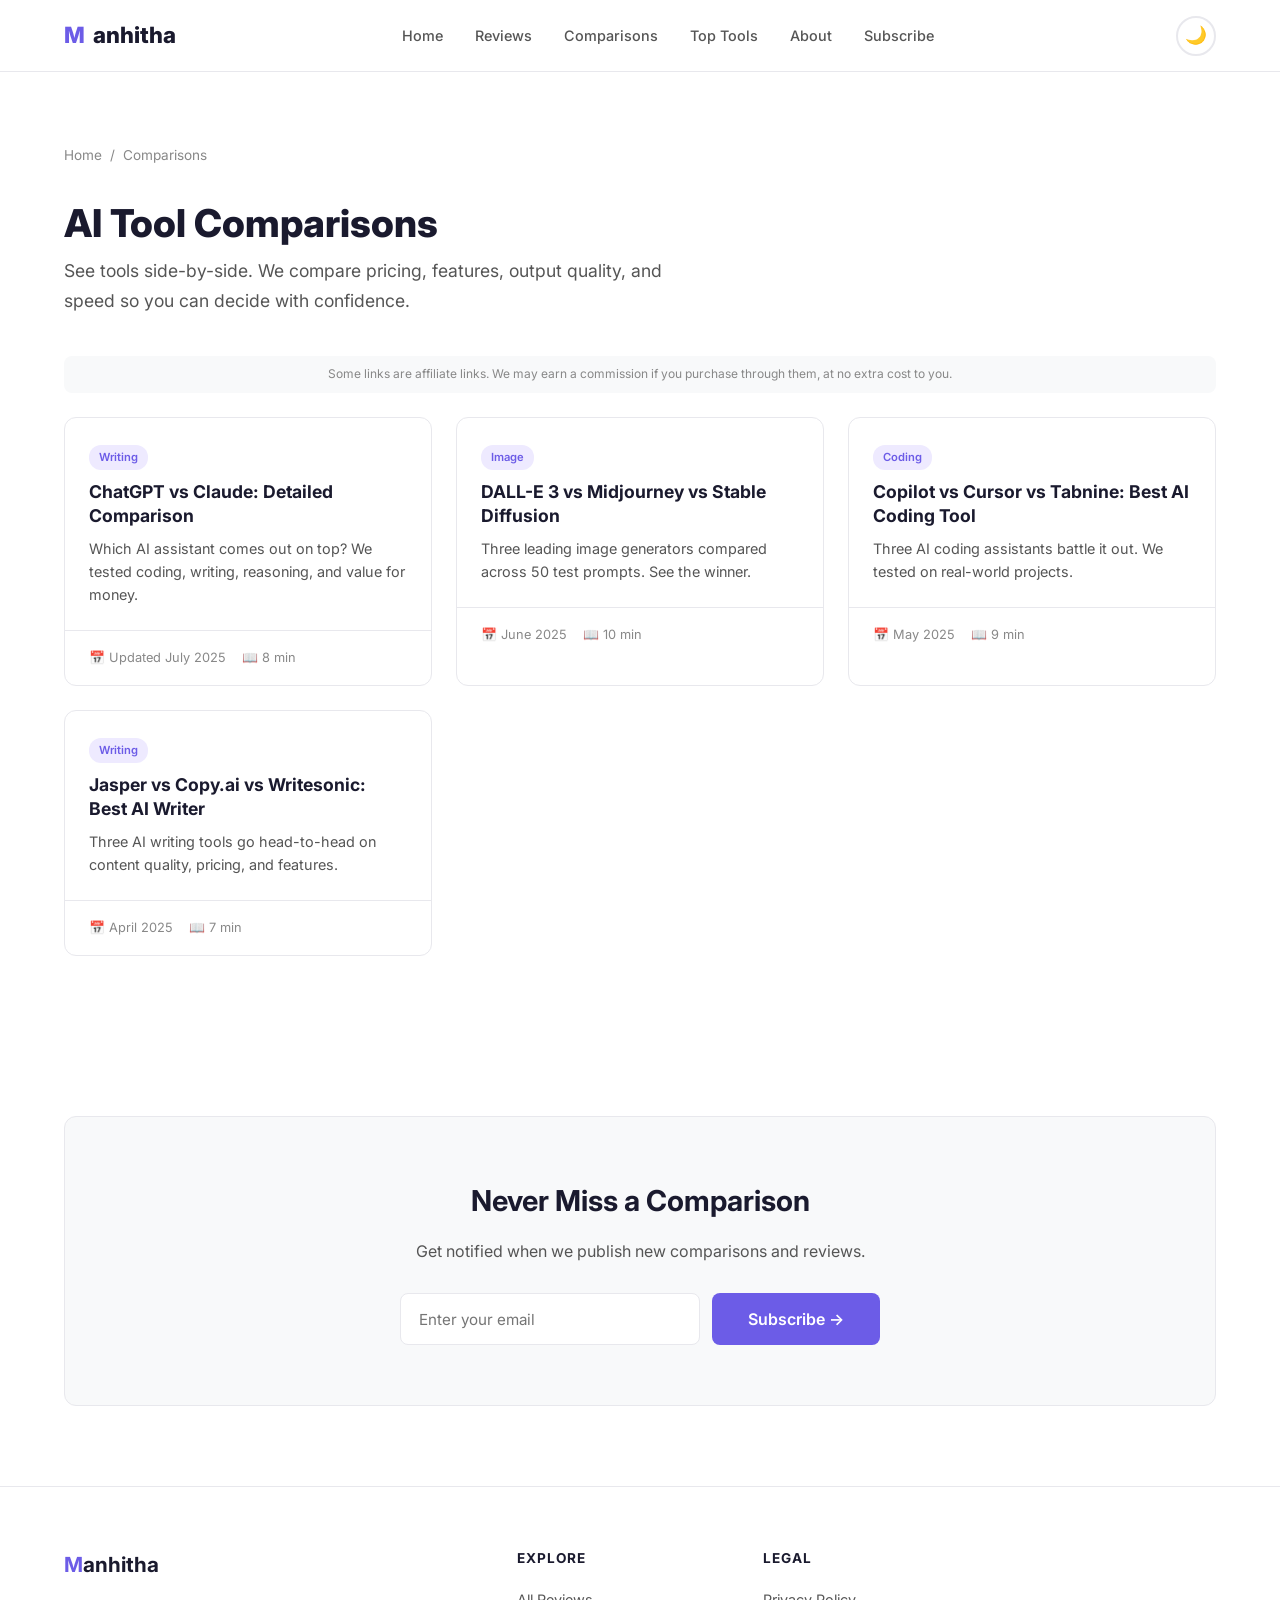
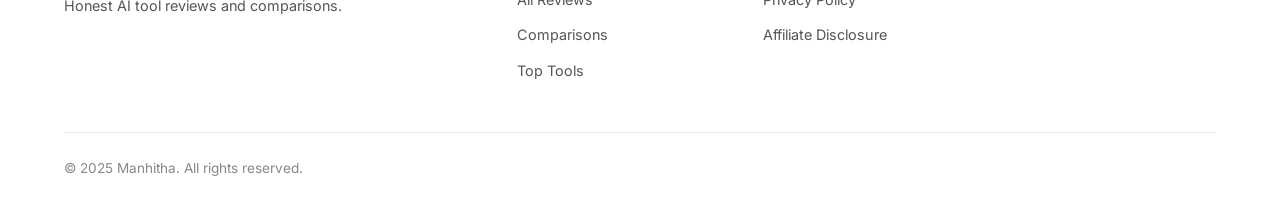
==== compare/index.html @ b9bdb8f5 "Initial commit: AI Tools & Reviews website" ====
<!DOCTYPE html>
<html lang="en">
<head>
  <meta charset="UTF-8">
  <meta name="viewport" content="width=device-width, initial-scale=1.0">
  <title>AI Tool Comparisons — Manhitha</title>
  <meta name="description" content="Side-by-side AI tool comparisons. See which tool wins on price, features, quality, and speed before you buy.">
  <link rel="canonical" href="https://www.manhitha.co.in/compare/">
  <link href="https://fonts.googleapis.com/css2?family=Inter:wght@400;500;600;700;800&display=swap" rel="stylesheet">
  <link rel="stylesheet" href="/css/style.css">
</head>
<body>

<nav>
  <div class="nav-inner">
    <a href="/" class="nav-logo"><span>M</span>anhitha</a>
    <ul class="nav-links" id="nav-links">
      <li><a href="/">Home</a></li>
      <li><a href="/reviews/">Reviews</a></li>
      <li><a href="/compare/">Comparisons</a></li>
      <li><a href="/resources.html">Top Tools</a></li>
      <li><a href="/about.html">About</a></li>
      <li><a href="/#newsletter">Subscribe</a></li>
    </ul>
    <div style="display:flex;align-items:center">
      <button class="theme-toggle" id="theme-toggle" aria-label="Toggle theme"></button>
      <button class="menu-toggle" id="menu-toggle" aria-label="Menu"><span></span><span></span><span></span></button>
    </div>
  </div>
</nav>

<div class="page-header">
  <div class="container">
    <div class="breadcrumbs">
      <a href="/">Home</a>
      <span>/</span>
      <span>Comparisons</span>
    </div>
    <h1>AI Tool Comparisons</h1>
    <p>See tools side-by-side. We compare pricing, features, output quality, and speed so you can decide with confidence.</p>
  </div>
</div>

<section style="padding-top:0">
  <div class="container">
    <div class="aff-disclosure">
      Some links are affiliate links. We may earn a commission if you purchase through them, at no extra cost to you.
    </div>

    <div class="articles-grid">
      <article class="article-card">
        <div class="article-body">
          <span class="tag">Writing</span>
          <h3><a href="/compare/chatgpt-vs-claude.html">ChatGPT vs Claude: Detailed Comparison</a></h3>
          <p>Which AI assistant comes out on top? We tested coding, writing, reasoning, and value for money.</p>
        </div>
        <div class="meta"><span>📅 Updated July 2025</span><span>📖 8 min</span></div>
      </article>

      <article class="article-card">
        <div class="article-body">
          <span class="tag">Image</span>
          <h3><a href="/compare/dall-e-3-vs-midjourney.html">DALL-E 3 vs Midjourney vs Stable Diffusion</a></h3>
          <p>Three leading image generators compared across 50 test prompts. See the winner.</p>
        </div>
        <div class="meta"><span>📅 June 2025</span><span>📖 10 min</span></div>
      </article>

      <article class="article-card">
        <div class="article-body">
          <span class="tag">Coding</span>
          <h3><a href="/compare/copilot-vs-cursor-vs-tabnine.html">Copilot vs Cursor vs Tabnine: Best AI Coding Tool</a></h3>
          <p>Three AI coding assistants battle it out. We tested on real-world projects.</p>
        </div>
        <div class="meta"><span>📅 May 2025</span><span>📖 9 min</span></div>
      </article>

      <article class="article-card">
        <div class="article-body">
          <span class="tag">Writing</span>
          <h3><a href="/compare/jasper-vs-copy-ai-vs-writesonic.html">Jasper vs Copy.ai vs Writesonic: Best AI Writer</a></h3>
          <p>Three AI writing tools go head-to-head on content quality, pricing, and features.</p>
        </div>
        <div class="meta"><span>📅 April 2025</span><span>📖 7 min</span></div>
      </article>
    </div>
  </div>
</section>

<div class="container">
  <div class="newsletter">
    <h2>Never Miss a Comparison</h2>
    <p>Get notified when we publish new comparisons and reviews.</p>
    <form class="newsletter-form">
      <input type="email" placeholder="Enter your email" required>
      <button type="submit" class="btn btn-primary btn-lg">Subscribe →</button>
    </form>
  </div>
</div>

<footer>
  <div class="container">
    <div class="footer-grid">
      <div class="footer-brand">
        <h3><span style="color:var(--accent)">M</span>anhitha</h3>
        <p>Honest AI tool reviews and comparisons.</p>
      </div>
      <div class="footer-col">
        <h4>Explore</h4>
        <ul>
          <li><a href="/reviews/">All Reviews</a></li>
          <li><a href="/compare/">Comparisons</a></li>
          <li><a href="/resources.html">Top Tools</a></li>
        </ul>
      </div>
      <div class="footer-col">
        <h4>Legal</h4>
        <ul>
          <li><a href="/privacy.html">Privacy Policy</a></li>
          <li><a href="/about.html#affiliate">Affiliate Disclosure</a></li>
        </ul>
      </div>
    </div>
    <div class="footer-bottom">
      <span>&copy; 2025 Manhitha. All rights reserved.</span>
    </div>
  </div>
</footer>

<script src="/js/main.js"></script>
</body>
</html>
---- css/style.css ----
:root {
  --bg: #ffffff;
  --bg-secondary: #f8f9fa;
  --bg-card: #ffffff;
  --text: #1a1a2e;
  --text-secondary: #555;
  --text-muted: #888;
  --accent: #6c5ce7;
  --accent-hover: #5a4bd1;
  --accent-light: #eeeaff;
  --border: #e8e8ed;
  --shadow: 0 2px 16px rgba(0,0,0,0.06);
  --shadow-hover: 0 8px 30px rgba(0,0,0,0.1);
  --radius: 12px;
  --radius-sm: 8px;
  --transition: 0.3s cubic-bezier(0.4, 0, 0.2, 1);
  --font: 'Inter', -apple-system, BlinkMacSystemFont, 'Segoe UI', sans-serif;
  --mono: 'JetBrains Mono', 'Fira Code', monospace;
  --max-width: 1200px;
  --nav-height: 72px;
}

[data-theme="dark"] {
  --bg: #0f0f1a;
  --bg-secondary: #1a1a2e;
  --bg-card: #1a1a2e;
  --text: #e8e8ed;
  --text-secondary: #aaa;
  --text-muted: #666;
  --accent: #7c6cf0;
  --accent-hover: #8d7ff3;
  --accent-light: #1e1a3a;
  --border: #2a2a3e;
  --shadow: 0 2px 16px rgba(0,0,0,0.3);
  --shadow-hover: 0 8px 30px rgba(0,0,0,0.4);
}

*, *::before, *::after { box-sizing: border-box; margin: 0; padding: 0; }

html { scroll-behavior: smooth; }

body {
  font-family: var(--font);
  background: var(--bg);
  color: var(--text);
  line-height: 1.7;
  -webkit-font-smoothing: antialiased;
  transition: background var(--transition), color var(--transition);
}

a { color: var(--accent); text-decoration: none; transition: color var(--transition); }
a:hover { color: var(--accent-hover); }

img { max-width: 100%; height: auto; }
.container { max-width: var(--max-width); margin: 0 auto; padding: 0 24px; }

/* Nav */
nav {
  position: fixed; top: 0; left: 0; right: 0;
  height: var(--nav-height);
  background: rgba(255,255,255,0.85);
  backdrop-filter: blur(12px);
  -webkit-backdrop-filter: blur(12px);
  border-bottom: 1px solid var(--border);
  z-index: 1000;
  transition: background var(--transition), border-color var(--transition);
}
[data-theme="dark"] nav {
  background: rgba(15,15,26,0.85);
}
.nav-inner {
  max-width: var(--max-width); margin: 0 auto; padding: 0 24px;
  display: flex; align-items: center; justify-content: space-between;
  height: 100%;
}
.nav-logo {
  font-size: 1.4rem; font-weight: 800; color: var(--text);
  display: flex; align-items: center; gap: 8px;
}
.nav-logo span { color: var(--accent); }
.nav-links { display: flex; align-items: center; gap: 32px; list-style: none; }
.nav-links a {
  color: var(--text-secondary); font-size: 0.9rem; font-weight: 500;
  transition: color var(--transition); position: relative;
}
.nav-links a::after {
  content: ''; position: absolute; bottom: -4px; left: 0; right: 0;
  height: 2px; background: var(--accent); transform: scaleX(0);
  transition: transform var(--transition);
}
.nav-links a:hover { color: var(--text); }
.nav-links a:hover::after { transform: scaleX(1); }

.theme-toggle {
  background: none; border: 2px solid var(--border); border-radius: 50%;
  width: 40px; height: 40px; cursor: pointer;
  display: flex; align-items: center; justify-content: center;
  font-size: 1.1rem; transition: all var(--transition);
  color: var(--text); margin-left: 16px;
}
.theme-toggle:hover { border-color: var(--accent); }

.menu-toggle { display: none; background: none; border: none; cursor: pointer; padding: 8px; }
.menu-toggle span {
  display: block; width: 24px; height: 2px; background: var(--text);
  margin: 5px 0; transition: var(--transition); border-radius: 2px;
}

/* Buttons */
.btn {
  display: inline-flex; align-items: center; gap: 8px;
  padding: 12px 28px; border-radius: var(--radius-sm);
  font-weight: 600; font-size: 0.9rem; cursor: pointer;
  transition: all var(--transition); border: none; font-family: var(--font);
}
.btn-primary { background: var(--accent); color: #fff; }
.btn-primary:hover { background: var(--accent-hover); transform: translateY(-1px); box-shadow: 0 4px 20px rgba(108,92,231,0.3); }
.btn-secondary { background: var(--bg-secondary); color: var(--text); border: 1px solid var(--border); }
.btn-secondary:hover { border-color: var(--accent); color: var(--accent); }
.btn-outline { background: transparent; color: var(--accent); border: 2px solid var(--accent); }
.btn-outline:hover { background: var(--accent); color: #fff; }
.btn-lg { padding: 16px 36px; font-size: 1rem; }

/* Hero */
.hero {
  padding: 140px 0 80px; text-align: center;
  background: linear-gradient(135deg, var(--bg) 0%, var(--accent-light) 100%);
  position: relative; overflow: hidden;
}
.hero::before {
  content: ''; position: absolute; top: -50%; right: -20%;
  width: 600px; height: 600px; border-radius: 50%;
  background: radial-gradient(circle, rgba(108,92,231,0.08) 0%, transparent 70%);
  pointer-events: none;
}
.hero h1 {
  font-size: 3.2rem; font-weight: 800; line-height: 1.15; margin-bottom: 20px;
  background: linear-gradient(135deg, var(--text), var(--accent));
  -webkit-background-clip: text; -webkit-text-fill-color: transparent;
  background-clip: text;
}
.hero p {
  font-size: 1.2rem; color: var(--text-secondary); max-width: 640px;
  margin: 0 auto 36px; line-height: 1.6;
}
.hero-btns { display: flex; gap: 16px; justify-content: center; flex-wrap: wrap; }

/* Sections */
section { padding: 80px 0; }
.section-label {
  display: inline-block; font-size: 0.8rem; font-weight: 700; text-transform: uppercase;
  letter-spacing: 1.5px; color: var(--accent); margin-bottom: 8px;
}
.section-title {
  font-size: 2rem; font-weight: 800; margin-bottom: 12px;
}
.section-desc {
  color: var(--text-secondary); font-size: 1.05rem; max-width: 600px; margin-bottom: 48px;
}

/* Tool Cards */
.tools-grid {
  display: grid; grid-template-columns: repeat(auto-fill, minmax(340px, 1fr));
  gap: 24px;
}
.tool-card {
  background: var(--bg-card); border-radius: var(--radius);
  border: 1px solid var(--border); padding: 28px;
  transition: all var(--transition);
  position: relative; overflow: hidden;
}
.tool-card:hover {
  transform: translateY(-4px); box-shadow: var(--shadow-hover);
  border-color: var(--accent);
}
.tool-card .badge {
  display: inline-block; padding: 4px 12px; border-radius: 20px;
  font-size: 0.75rem; font-weight: 600; margin-bottom: 12px;
}
.badge-free { background: #d4edda; color: #155724; }
.badge-paid { background: #cce5ff; color: #004085; }
.badge-freemium { background: #fff3cd; color: #856404; }
[data-theme="dark"] .badge-free { background: #1e3a2a; color: #7cda9a; }
[data-theme="dark"] .badge-paid { background: #1e2a4a; color: #7cacf0; }
[data-theme="dark"] .badge-freemium { background: #3a2a1e; color: #daac7c; }

.tool-card h3 { font-size: 1.2rem; margin-bottom: 8px; }
.tool-card .rating { color: #f59e0b; margin-bottom: 8px; font-size: 0.9rem; }
.tool-card p { color: var(--text-secondary); font-size: 0.9rem; margin-bottom: 16px; line-height: 1.6; }
.tool-card .tool-meta {
  display: flex; justify-content: space-between; align-items: center;
  padding-top: 16px; border-top: 1px solid var(--border);
}
.tool-card .tool-meta span { font-size: 0.8rem; color: var(--text-muted); }
.tool-card .affiliate-badge {
  position: absolute; top: 12px; right: 12px;
  font-size: 0.65rem; background: var(--accent-light); color: var(--accent);
  padding: 3px 10px; border-radius: 12px; font-weight: 600;
}

/* Affiliate Disclosure */
.aff-disclosure {
  font-size: 0.75rem; color: var(--text-muted);
  background: var(--bg-secondary); padding: 8px 16px;
  border-radius: var(--radius-sm); margin-bottom: 24px;
  text-align: center;
}

/* Newsletter */
.newsletter {
  background: var(--bg-secondary); border-radius: var(--radius);
  padding: 60px; text-align: center; border: 1px solid var(--border);
  margin: 80px 0;
}
.newsletter h2 { font-size: 1.8rem; margin-bottom: 12px; }
.newsletter p { color: var(--text-secondary); margin-bottom: 28px; max-width: 480px; margin-left: auto; margin-right: auto; }
.newsletter-form {
  display: flex; gap: 12px; max-width: 480px; margin: 0 auto;
}
.newsletter-form input {
  flex: 1; padding: 14px 18px; border-radius: var(--radius-sm);
  border: 1px solid var(--border); background: var(--bg);
  color: var(--text); font-size: 0.95rem; font-family: var(--font);
  transition: border-color var(--transition);
}
.newsletter-form input:focus { outline: none; border-color: var(--accent); }

/* Categories */
.categories-grid {
  display: grid; grid-template-columns: repeat(auto-fill, minmax(180px, 1fr));
  gap: 16px;
}
.category-card {
  background: var(--bg-card); border: 1px solid var(--border);
  border-radius: var(--radius); padding: 24px; text-align: center;
  transition: all var(--transition); cursor: pointer;
}
.category-card:hover {
  transform: translateY(-2px); box-shadow: var(--shadow-hover);
  border-color: var(--accent);
}
.category-card .icon { font-size: 2rem; margin-bottom: 8px; display: block; }
.category-card h4 { font-size: 0.95rem; }
.category-card span { font-size: 0.8rem; color: var(--text-muted); }

/* Stats/Trust */
.stats-grid {
  display: grid; grid-template-columns: repeat(3, 1fr); gap: 24px;
  text-align: center; margin: 60px 0;
}
.stat-item h3 { font-size: 2.4rem; font-weight: 800; color: var(--accent); }
.stat-item p { color: var(--text-secondary); font-size: 0.9rem; }

/* Testimonials */
.testimonials { background: var(--bg-secondary); border-radius: var(--radius); padding: 48px; }
.testimonial-grid {
  display: grid; grid-template-columns: repeat(auto-fill, minmax(300px, 1fr)); gap: 24px;
}
.testimonial-card {
  background: var(--bg-card); border-radius: var(--radius-sm); padding: 24px;
  border: 1px solid var(--border);
}
.testimonial-card p { font-size: 0.9rem; color: var(--text-secondary); margin-bottom: 16px; font-style: italic; }
.testimonial-card .author { font-weight: 600; font-size: 0.85rem; }
.testimonial-card .author span { color: var(--text-muted); font-weight: 400; }

/* Blog/Articles */
.articles-grid {
  display: grid; grid-template-columns: repeat(auto-fill, minmax(320px, 1fr)); gap: 24px;
}
.article-card {
  background: var(--bg-card); border: 1px solid var(--border);
  border-radius: var(--radius); overflow: hidden;
  transition: all var(--transition);
}
.article-card:hover { transform: translateY(-4px); box-shadow: var(--shadow-hover); }
.article-card .article-body { padding: 24px; }
.article-card .tag {
  display: inline-block; padding: 3px 10px; border-radius: 12px;
  font-size: 0.7rem; font-weight: 600; background: var(--accent-light); color: var(--accent);
  margin-bottom: 10px;
}
.article-card h3 { font-size: 1.1rem; margin-bottom: 8px; line-height: 1.4; }
.article-card h3 a { color: var(--text); }
.article-card h3 a:hover { color: var(--accent); }
.article-card p { color: var(--text-secondary); font-size: 0.9rem; line-height: 1.6; }
.article-card .meta {
  display: flex; gap: 16px; padding: 16px 24px;
  border-top: 1px solid var(--border); font-size: 0.8rem; color: var(--text-muted);
}

/* Footer */
footer {
  border-top: 1px solid var(--border); padding: 60px 0 40px;
  margin-top: 80px;
}
.footer-grid {
  display: grid; grid-template-columns: 2fr 1fr 1fr 1fr; gap: 40px;
}
.footer-brand h3 { font-size: 1.3rem; margin-bottom: 12px; }
.footer-brand p { color: var(--text-secondary); font-size: 0.9rem; max-width: 300px; }
.footer-col h4 { font-size: 0.85rem; text-transform: uppercase; letter-spacing: 1px; margin-bottom: 16px; }
.footer-col ul { list-style: none; }
.footer-col ul li { margin-bottom: 8px; }
.footer-col ul a { color: var(--text-secondary); font-size: 0.9rem; }
.footer-col ul a:hover { color: var(--accent); }
.footer-bottom {
  border-top: 1px solid var(--border); margin-top: 40px; padding-top: 24px;
  display: flex; justify-content: space-between; align-items: center;
  font-size: 0.85rem; color: var(--text-muted);
}
.footer-bottom-links { display: flex; gap: 24px; }

/* Breadcrumbs */
.breadcrumbs {
  display: flex; gap: 8px; align-items: center; font-size: 0.85rem;
  color: var(--text-muted); padding: 24px 0; flex-wrap: wrap;
}
.breadcrumbs a { color: var(--text-muted); }
.breadcrumbs a:hover { color: var(--accent); }

/* Page Header */
.page-header { padding: 120px 0 40px; }
.page-header h1 { font-size: 2.4rem; font-weight: 800; }
.page-header p { color: var(--text-secondary); font-size: 1.1rem; max-width: 600px; }

/* Comparison Table */
.compare-table {
  width: 100%; border-collapse: collapse; margin: 32px 0;
  border-radius: var(--radius); overflow: hidden;
}
.compare-table th, .compare-table td {
  padding: 16px 20px; text-align: left; border-bottom: 1px solid var(--border);
  font-size: 0.9rem;
}
.compare-table th {
  background: var(--bg-secondary); font-weight: 700;
  text-transform: uppercase; font-size: 0.75rem; letter-spacing: 0.5px;
}
.compare-table tr:hover td { background: var(--bg-secondary); }
.compare-table .winner { color: #059669; font-weight: 600; }
.compare-table .loser { color: var(--text-muted); }

/* Review specific */
.review-header {
  padding: 120px 0 40px; text-align: center;
}
.review-header .emoji { font-size: 3rem; margin-bottom: 16px; display: block; }
.review-header h1 { font-size: 2.4rem; }
.rating-stars { color: #f59e0b; font-size: 1.2rem; margin: 12px 0; }
.rating-stars span { color: var(--text-muted); font-size: 0.9rem; }
.pros-cons {
  display: grid; grid-template-columns: 1fr 1fr; gap: 24px; margin: 32px 0;
}
.pros, .cons { padding: 24px; border-radius: var(--radius); }
.pros { background: #ecfdf5; border: 1px solid #a7f3d0; }
.cons { background: #fef2f2; border: 1px solid #fecaca; }
[data-theme="dark"] .pros { background: #0d2818; border-color: #065f46; }
[data-theme="dark"] .cons { background: #280d0d; border-color: #5f0606; }
.pros h4, .cons h4 { margin-bottom: 12px; }
.pros ul, .cons ul { list-style: none; }
.pros li::before { content: '✓ '; color: #059669; font-weight: 700; }
.cons li::before { content: '✗ '; color: #dc2626; font-weight: 700; }
.pros li, .cons li { padding: 4px 0; font-size: 0.9rem; }

/* CTA boxes */
.cta-box {
  background: linear-gradient(135deg, var(--accent), #8b5cf6);
  border-radius: var(--radius); padding: 48px; text-align: center;
  margin: 40px 0; color: #fff;
}
.cta-box h3 { font-size: 1.6rem; margin-bottom: 12px; }
.cta-box p { opacity: 0.9; margin-bottom: 24px; }
.cta-box .btn { background: #fff; color: var(--accent); }
.cta-box .btn:hover { background: #f0f0f0; transform: translateY(-2px); }

/* Content */
.content { max-width: 720px; margin: 0 auto; }
.content h2 { font-size: 1.6rem; margin: 40px 0 16px; }
.content h3 { font-size: 1.2rem; margin: 32px 0 12px; }
.content p { margin-bottom: 16px; color: var(--text-secondary); line-height: 1.8; }
.content ul, .content ol { margin-bottom: 16px; padding-left: 24px; }
.content li { margin-bottom: 8px; color: var(--text-secondary); }
.content blockquote {
  border-left: 4px solid var(--accent); padding: 16px 24px; margin: 24px 0;
  background: var(--bg-secondary); border-radius: 0 var(--radius-sm) var(--radius-sm) 0;
  font-style: italic; color: var(--text-secondary);
}

/* Mobile */
@media (max-width: 768px) {
  .hero h1 { font-size: 2rem; }
  .hero p { font-size: 1rem; }
  .hero { padding: 100px 0 60px; }
  section { padding: 48px 0; }
  .section-title { font-size: 1.5rem; }
  .tools-grid { grid-template-columns: 1fr; }
  .articles-grid { grid-template-columns: 1fr; }
  .stats-grid { grid-template-columns: 1fr; gap: 32px; }
  .newsletter { padding: 36px 24px; }
  .newsletter-form { flex-direction: column; }
  .footer-grid { grid-template-columns: 1fr 1fr; gap: 32px; }
  .footer-bottom { flex-direction: column; gap: 16px; text-align: center; }
  .pros-cons { grid-template-columns: 1fr; }
  .categories-grid { grid-template-columns: repeat(2, 1fr); }
  .testimonial-grid { grid-template-columns: 1fr; }

  .nav-links {
    position: fixed; top: var(--nav-height); left: 0; right: 0;
    background: var(--bg); flex-direction: column; padding: 24px;
    gap: 16px; border-bottom: 1px solid var(--border);
    transform: translateY(-100%); opacity: 0; pointer-events: none;
    transition: all var(--transition);
  }
  .nav-links.open { transform: translateY(0); opacity: 1; pointer-events: all; }
  .menu-toggle { display: block; }
}

@media (max-width: 480px) {
  .hero h1 { font-size: 1.6rem; }
  .container { padding: 0 16px; }
  .footer-grid { grid-template-columns: 1fr; }
  .categories-grid { grid-template-columns: 1fr 1fr; }
}
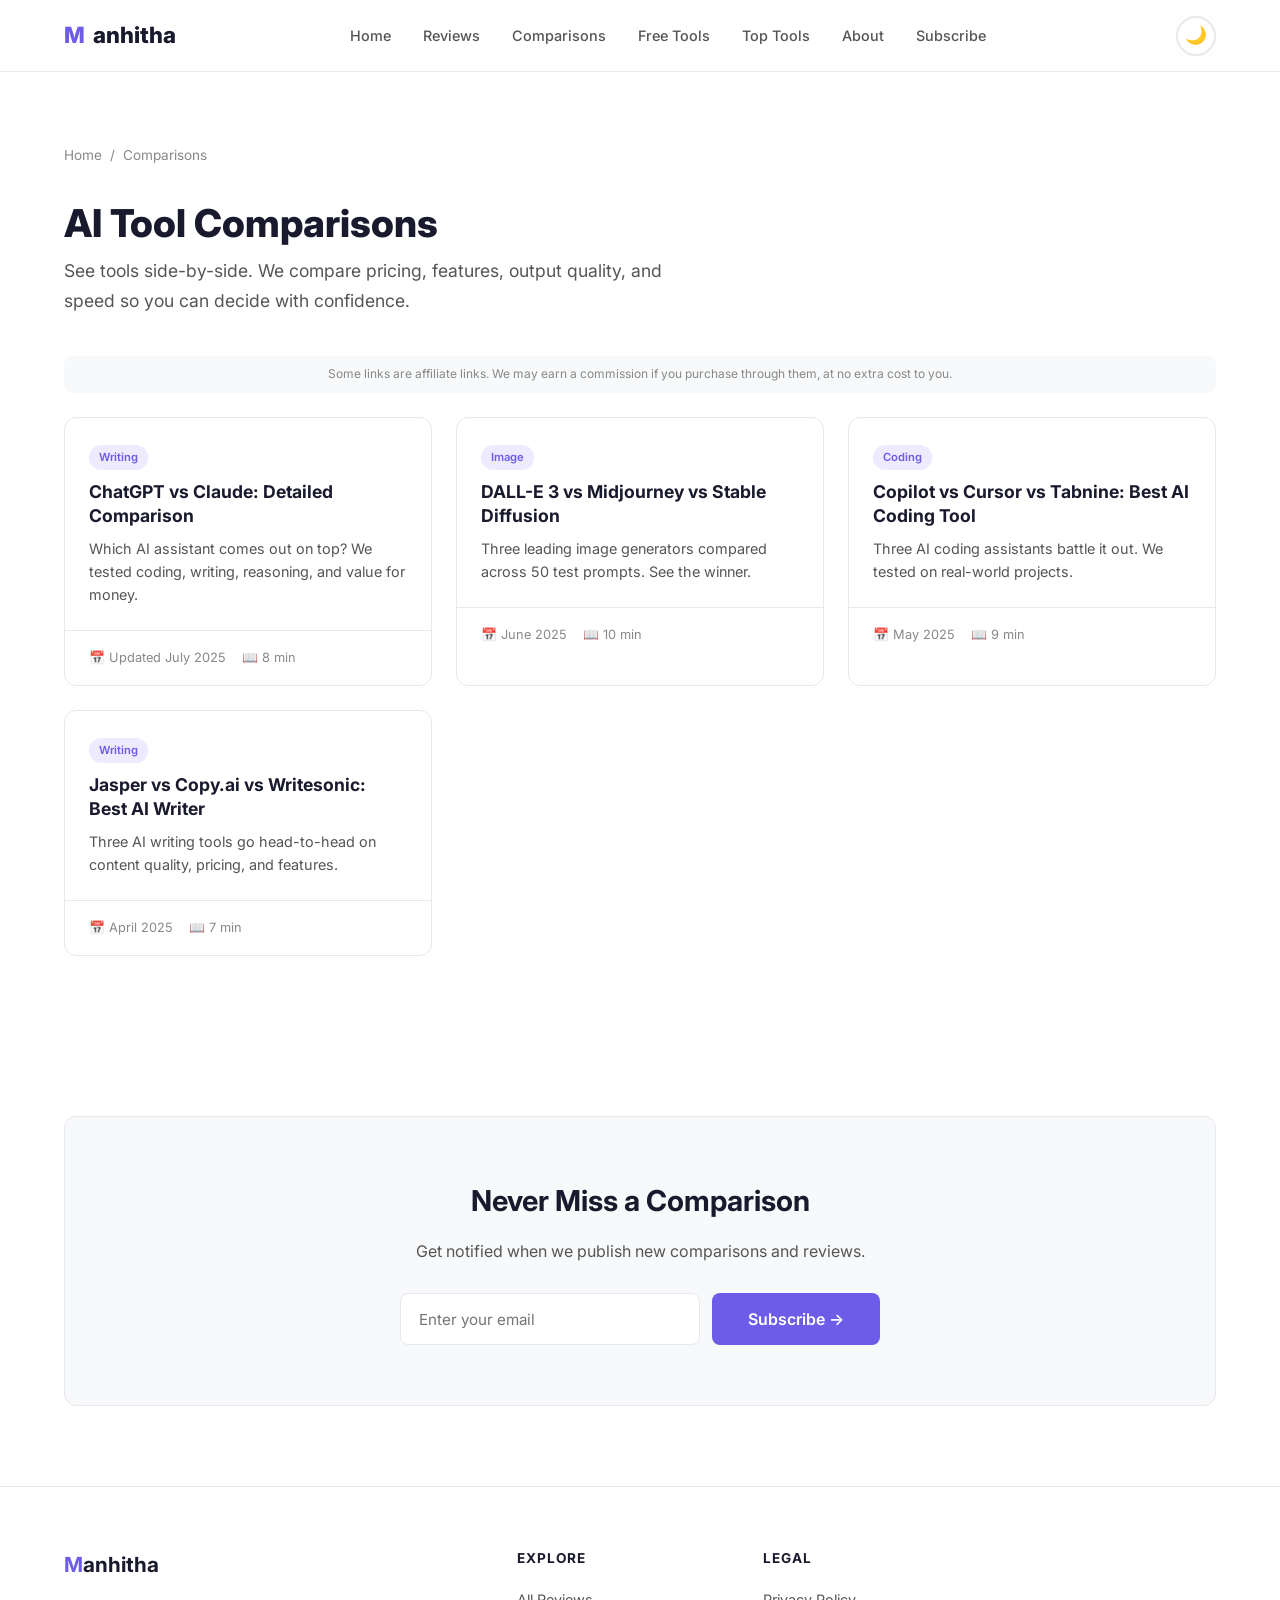
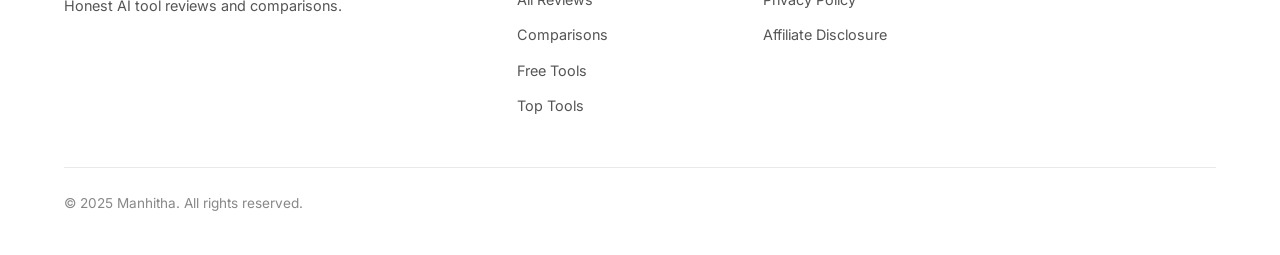
==== commit 8983645f: "Add free tools page + 2 new review articles" ====
--- a/compare/index.html
+++ b/compare/index.html
@@ -18,6 +18,7 @@
       <li><a href="/">Home</a></li>
       <li><a href="/reviews/">Reviews</a></li>
       <li><a href="/compare/">Comparisons</a></li>
+      <li><a href="/free-tools.html">Free Tools</a></li>
       <li><a href="/resources.html">Top Tools</a></li>
       <li><a href="/about.html">About</a></li>
       <li><a href="/#newsletter">Subscribe</a></li>
@@ -110,6 +111,7 @@
         <ul>
           <li><a href="/reviews/">All Reviews</a></li>
           <li><a href="/compare/">Comparisons</a></li>
+          <li><a href="/free-tools.html">Free Tools</a></li>
           <li><a href="/resources.html">Top Tools</a></li>
         </ul>
       </div>
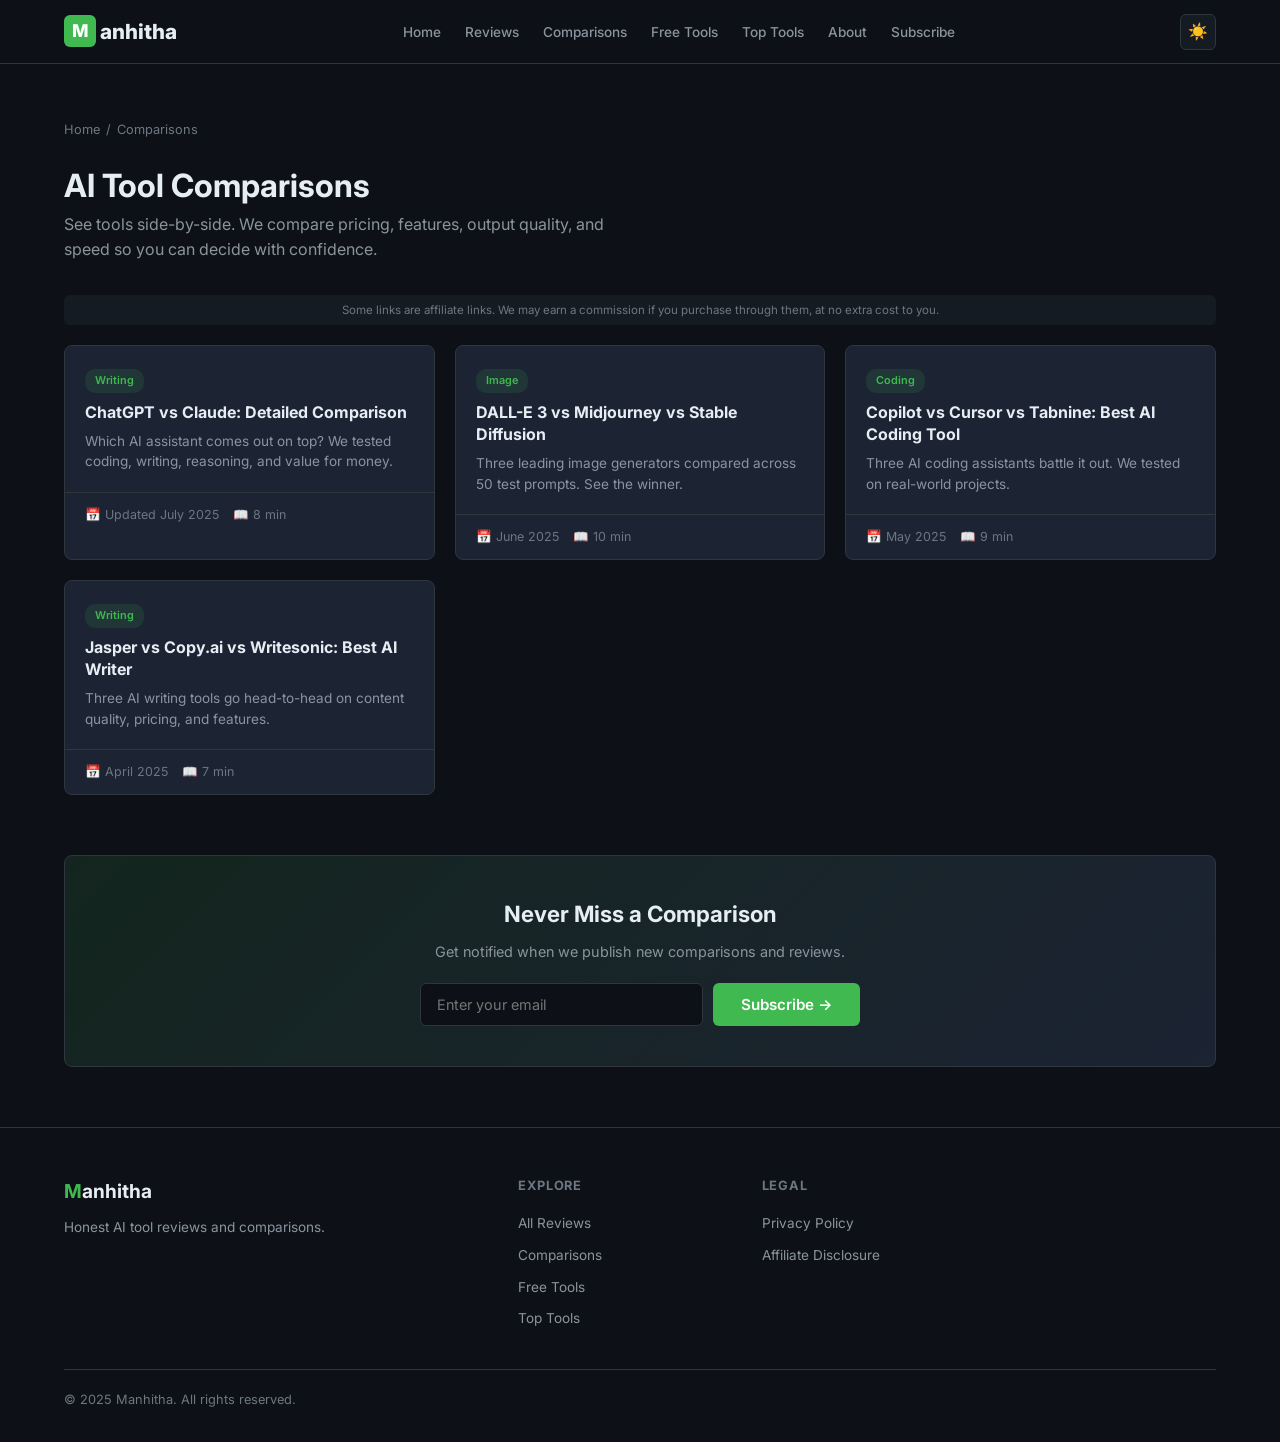
==== commit e06c92c4: "feat: tutorialspoint-inspired redesign with default dark mode - Green accent color (#3fb950) replaci" ====
--- a/compare/index.html
+++ b/compare/index.html
@@ -1,5 +1,5 @@
 <!DOCTYPE html>
-<html lang="en">
+<html lang="en" data-theme="dark">
 <head>
   <meta charset="UTF-8">
   <meta name="viewport" content="width=device-width, initial-scale=1.0">
@@ -8,6 +8,7 @@
   <link rel="canonical" href="https://www.manhitha.co.in/compare/">
   <link href="https://fonts.googleapis.com/css2?family=Inter:wght@400;500;600;700;800&display=swap" rel="stylesheet">
   <link rel="stylesheet" href="/css/style.css">
+  <script async src="https://pagead2.googlesyndication.com/pagead/js/adsbygoogle.js?client=ca-pub-6217999622218588" crossorigin="anonymous"></script>
 </head>
 <body>
 
--- a/css/style.css
+++ b/css/style.css
@@ -1,38 +1,39 @@
 :root {
+  --bg: #0d1117;
+  --bg-secondary: #151b23;
+  --bg-card: #1c2333;
+  --text: #e6edf3;
+  --text-secondary: #8b949e;
+  --text-muted: #6e7681;
+  --accent: #3fb950;
+  --accent-hover: #4cd463;
+  --accent-light: rgba(63, 185, 80, 0.12);
+  --border: #30363d;
+  --shadow: 0 1px 3px rgba(0,0,0,0.3);
+  --shadow-hover: 0 4px 12px rgba(0,0,0,0.4);
+  --radius: 8px;
+  --radius-sm: 6px;
+  --transition: 0.2s ease;
+  --font: 'Inter', -apple-system, BlinkMacSystemFont, 'Segoe UI', sans-serif;
+  --max-width: 1200px;
+  --nav-height: 64px;
+  --header-bg: #0d1117;
+}
+
+[data-theme="light"] {
   --bg: #ffffff;
-  --bg-secondary: #f8f9fa;
+  --bg-secondary: #f6f8fa;
   --bg-card: #ffffff;
-  --text: #1a1a2e;
-  --text-secondary: #555;
-  --text-muted: #888;
-  --accent: #6c5ce7;
-  --accent-hover: #5a4bd1;
-  --accent-light: #eeeaff;
-  --border: #e8e8ed;
-  --shadow: 0 2px 16px rgba(0,0,0,0.06);
-  --shadow-hover: 0 8px 30px rgba(0,0,0,0.1);
-  --radius: 12px;
-  --radius-sm: 8px;
-  --transition: 0.3s cubic-bezier(0.4, 0, 0.2, 1);
-  --font: 'Inter', -apple-system, BlinkMacSystemFont, 'Segoe UI', sans-serif;
-  --mono: 'JetBrains Mono', 'Fira Code', monospace;
-  --max-width: 1200px;
-  --nav-height: 72px;
-}
-
-[data-theme="dark"] {
-  --bg: #0f0f1a;
-  --bg-secondary: #1a1a2e;
-  --bg-card: #1a1a2e;
-  --text: #e8e8ed;
-  --text-secondary: #aaa;
-  --text-muted: #666;
-  --accent: #7c6cf0;
-  --accent-hover: #8d7ff3;
-  --accent-light: #1e1a3a;
-  --border: #2a2a3e;
-  --shadow: 0 2px 16px rgba(0,0,0,0.3);
-  --shadow-hover: 0 8px 30px rgba(0,0,0,0.4);
+  --text: #1f2328;
+  --text-secondary: #656d76;
+  --text-muted: #8c8f94;
+  --accent: #2da44e;
+  --accent-hover: #218838;
+  --accent-light: rgba(45, 164, 78, 0.08);
+  --border: #d0d7de;
+  --shadow: 0 1px 3px rgba(0,0,0,0.08);
+  --shadow-hover: 0 4px 12px rgba(0,0,0,0.12);
+  --header-bg: #ffffff;
 }
 
 *, *::before, *::after { box-sizing: border-box; margin: 0; padding: 0; }
@@ -43,7 +44,7 @@
   font-family: var(--font);
   background: var(--bg);
   color: var(--text);
-  line-height: 1.7;
+  line-height: 1.6;
   -webkit-font-smoothing: antialiased;
   transition: background var(--transition), color var(--transition);
 }
@@ -54,19 +55,13 @@
 img { max-width: 100%; height: auto; }
 .container { max-width: var(--max-width); margin: 0 auto; padding: 0 24px; }
 
-/* Nav */
 nav {
   position: fixed; top: 0; left: 0; right: 0;
   height: var(--nav-height);
-  background: rgba(255,255,255,0.85);
-  backdrop-filter: blur(12px);
-  -webkit-backdrop-filter: blur(12px);
+  background: var(--header-bg);
   border-bottom: 1px solid var(--border);
   z-index: 1000;
   transition: background var(--transition), border-color var(--transition);
-}
-[data-theme="dark"] nav {
-  background: rgba(15,15,26,0.85);
 }
 .nav-inner {
   max-width: var(--max-width); margin: 0 auto; padding: 0 24px;
@@ -74,341 +69,350 @@
   height: 100%;
 }
 .nav-logo {
-  font-size: 1.4rem; font-weight: 800; color: var(--text);
-  display: flex; align-items: center; gap: 8px;
-}
-.nav-logo span { color: var(--accent); }
-.nav-links { display: flex; align-items: center; gap: 32px; list-style: none; }
+  font-size: 1.3rem; font-weight: 800; color: var(--text);
+  display: flex; align-items: center; gap: 4px;
+}
+.nav-logo span {
+  background: var(--accent);
+  color: #fff;
+  width: 32px; height: 32px;
+  display: inline-flex; align-items: center; justify-content: center;
+  border-radius: 6px;
+  font-size: 1.1rem;
+}
+.nav-links { display: flex; align-items: center; gap: 24px; list-style: none; }
 .nav-links a {
-  color: var(--text-secondary); font-size: 0.9rem; font-weight: 500;
-  transition: color var(--transition); position: relative;
-}
-.nav-links a::after {
-  content: ''; position: absolute; bottom: -4px; left: 0; right: 0;
-  height: 2px; background: var(--accent); transform: scaleX(0);
-  transition: transform var(--transition);
+  color: var(--text-secondary); font-size: 0.85rem; font-weight: 500;
+  transition: color var(--transition); padding: 4px 0;
+  position: relative;
 }
 .nav-links a:hover { color: var(--text); }
-.nav-links a:hover::after { transform: scaleX(1); }
+.nav-links .nav-cta a {
+  background: var(--accent); color: #fff; padding: 8px 18px;
+  border-radius: var(--radius-sm); font-weight: 600;
+}
+.nav-links .nav-cta a:hover { background: var(--accent-hover); color: #fff; }
 
 .theme-toggle {
-  background: none; border: 2px solid var(--border); border-radius: 50%;
-  width: 40px; height: 40px; cursor: pointer;
+  background: var(--bg-secondary); border: 1px solid var(--border); border-radius: 6px;
+  width: 36px; height: 36px; cursor: pointer;
   display: flex; align-items: center; justify-content: center;
-  font-size: 1.1rem; transition: all var(--transition);
-  color: var(--text); margin-left: 16px;
-}
-.theme-toggle:hover { border-color: var(--accent); }
+  font-size: 1rem; transition: all var(--transition);
+  color: var(--text-muted);
+}
+.theme-toggle:hover { border-color: var(--accent); color: var(--accent); background: var(--accent-light); }
 
 .menu-toggle { display: none; background: none; border: none; cursor: pointer; padding: 8px; }
 .menu-toggle span {
-  display: block; width: 24px; height: 2px; background: var(--text);
+  display: block; width: 22px; height: 2px; background: var(--text);
   margin: 5px 0; transition: var(--transition); border-radius: 2px;
 }
 
-/* Buttons */
+.search-bar {
+  max-width: 560px; margin: 0 auto; position: relative;
+}
+.search-bar input {
+  width: 100%; padding: 14px 20px 14px 48px;
+  border-radius: var(--radius); border: 1px solid var(--border);
+  background: var(--bg-card); color: var(--text);
+  font-size: 0.95rem; font-family: var(--font);
+  transition: border-color var(--transition), box-shadow var(--transition);
+}
+.search-bar input:focus { outline: none; border-color: var(--accent); box-shadow: 0 0 0 3px var(--accent-light); }
+.search-bar .search-icon {
+  position: absolute; left: 16px; top: 50%; transform: translateY(-50%);
+  color: var(--text-muted); font-size: 1.1rem;
+}
+
 .btn {
   display: inline-flex; align-items: center; gap: 8px;
-  padding: 12px 28px; border-radius: var(--radius-sm);
-  font-weight: 600; font-size: 0.9rem; cursor: pointer;
+  padding: 10px 24px; border-radius: var(--radius-sm);
+  font-weight: 600; font-size: 0.85rem; cursor: pointer;
   transition: all var(--transition); border: none; font-family: var(--font);
 }
 .btn-primary { background: var(--accent); color: #fff; }
-.btn-primary:hover { background: var(--accent-hover); transform: translateY(-1px); box-shadow: 0 4px 20px rgba(108,92,231,0.3); }
-.btn-secondary { background: var(--bg-secondary); color: var(--text); border: 1px solid var(--border); }
+.btn-primary:hover { background: var(--accent-hover); transform: translateY(-1px); box-shadow: 0 4px 12px rgba(63, 185, 80, 0.3); }
+[data-theme="light"] .btn-primary:hover { box-shadow: 0 4px 12px rgba(45, 164, 78, 0.25); }
+.btn-secondary { background: var(--bg-card); color: var(--text); border: 1px solid var(--border); }
 .btn-secondary:hover { border-color: var(--accent); color: var(--accent); }
-.btn-outline { background: transparent; color: var(--accent); border: 2px solid var(--accent); }
+.btn-outline { background: transparent; color: var(--accent); border: 1px solid var(--accent); }
 .btn-outline:hover { background: var(--accent); color: #fff; }
-.btn-lg { padding: 16px 36px; font-size: 1rem; }
-
-/* Hero */
+.btn-sm { padding: 6px 14px; font-size: 0.8rem; }
+.btn-lg { padding: 12px 28px; font-size: 0.95rem; }
+
 .hero {
-  padding: 140px 0 80px; text-align: center;
-  background: linear-gradient(135deg, var(--bg) 0%, var(--accent-light) 100%);
-  position: relative; overflow: hidden;
-}
-.hero::before {
-  content: ''; position: absolute; top: -50%; right: -20%;
-  width: 600px; height: 600px; border-radius: 50%;
-  background: radial-gradient(circle, rgba(108,92,231,0.08) 0%, transparent 70%);
-  pointer-events: none;
+  padding: 100px 0 60px; text-align: center;
+  background: var(--header-bg);
+  border-bottom: 1px solid var(--border);
 }
 .hero h1 {
-  font-size: 3.2rem; font-weight: 800; line-height: 1.15; margin-bottom: 20px;
-  background: linear-gradient(135deg, var(--text), var(--accent));
-  -webkit-background-clip: text; -webkit-text-fill-color: transparent;
-  background-clip: text;
-}
+  font-size: 2.6rem; font-weight: 800; line-height: 1.2;
+  margin-bottom: 12px;
+}
+.hero h1 span { color: var(--accent); }
 .hero p {
-  font-size: 1.2rem; color: var(--text-secondary); max-width: 640px;
-  margin: 0 auto 36px; line-height: 1.6;
-}
-.hero-btns { display: flex; gap: 16px; justify-content: center; flex-wrap: wrap; }
-
-/* Sections */
-section { padding: 80px 0; }
-.section-label {
-  display: inline-block; font-size: 0.8rem; font-weight: 700; text-transform: uppercase;
-  letter-spacing: 1.5px; color: var(--accent); margin-bottom: 8px;
-}
-.section-title {
-  font-size: 2rem; font-weight: 800; margin-bottom: 12px;
-}
-.section-desc {
-  color: var(--text-secondary); font-size: 1.05rem; max-width: 600px; margin-bottom: 48px;
-}
-
-/* Tool Cards */
+  font-size: 1.05rem; color: var(--text-secondary);
+  max-width: 560px; margin: 0 auto 28px; line-height: 1.6;
+}
+
+section { padding: 60px 0; }
+.section-header {
+  display: flex; justify-content: space-between; align-items: center;
+  margin-bottom: 24px;
+}
+.section-header h2 {
+  font-size: 1.4rem; font-weight: 700;
+}
+.section-header a {
+  font-size: 0.85rem; color: var(--accent); font-weight: 500;
+  display: inline-flex; align-items: center; gap: 4px;
+}
+
+.category-pills {
+  display: flex; gap: 10px; flex-wrap: wrap; justify-content: center;
+  margin: 24px 0;
+}
+.category-pill {
+  display: inline-flex; align-items: center; gap: 6px;
+  padding: 8px 20px; border-radius: var(--radius);
+  background: var(--bg-card); border: 1px solid var(--border);
+  color: var(--text-secondary); font-size: 0.85rem; font-weight: 500;
+  transition: all var(--transition); cursor: pointer;
+}
+.category-pill:hover {
+  border-color: var(--accent); color: var(--accent);
+  background: var(--accent-light);
+}
+.category-pill .icon { font-size: 1.1rem; }
+
 .tools-grid {
-  display: grid; grid-template-columns: repeat(auto-fill, minmax(340px, 1fr));
-  gap: 24px;
+  display: grid; grid-template-columns: repeat(auto-fill, minmax(320px, 1fr));
+  gap: 20px;
 }
 .tool-card {
   background: var(--bg-card); border-radius: var(--radius);
-  border: 1px solid var(--border); padding: 28px;
+  border: 1px solid var(--border); padding: 24px;
   transition: all var(--transition);
-  position: relative; overflow: hidden;
+  position: relative;
 }
 .tool-card:hover {
-  transform: translateY(-4px); box-shadow: var(--shadow-hover);
   border-color: var(--accent);
+  box-shadow: var(--shadow-hover);
+  transform: translateY(-2px);
 }
 .tool-card .badge {
-  display: inline-block; padding: 4px 12px; border-radius: 20px;
-  font-size: 0.75rem; font-weight: 600; margin-bottom: 12px;
-}
-.badge-free { background: #d4edda; color: #155724; }
-.badge-paid { background: #cce5ff; color: #004085; }
-.badge-freemium { background: #fff3cd; color: #856404; }
-[data-theme="dark"] .badge-free { background: #1e3a2a; color: #7cda9a; }
-[data-theme="dark"] .badge-paid { background: #1e2a4a; color: #7cacf0; }
-[data-theme="dark"] .badge-freemium { background: #3a2a1e; color: #daac7c; }
-
-.tool-card h3 { font-size: 1.2rem; margin-bottom: 8px; }
-.tool-card .rating { color: #f59e0b; margin-bottom: 8px; font-size: 0.9rem; }
-.tool-card p { color: var(--text-secondary); font-size: 0.9rem; margin-bottom: 16px; line-height: 1.6; }
-.tool-card .tool-meta {
+  display: inline-block; padding: 3px 10px; border-radius: 12px;
+  font-size: 0.7rem; font-weight: 600; margin-bottom: 10px;
+}
+.badge-free { background: rgba(63, 185, 80, 0.15); color: #7cda9a; }
+.badge-paid { background: rgba(56, 139, 253, 0.15); color: #7cacf0; }
+.badge-freemium { background: rgba(217, 165, 46, 0.15); color: #daac7c; }
+[data-theme="light"] .badge-free { background: #d4edda; color: #155724; }
+[data-theme="light"] .badge-paid { background: #cce5ff; color: #004085; }
+[data-theme="light"] .badge-freemium { background: #fff3cd; color: #856404; }
+
+.tool-card h3 { font-size: 1.1rem; margin-bottom: 6px; }
+.tool-card .rating { color: #f59e0b; font-size: 0.85rem; margin-bottom: 8px; }
+.tool-card p { color: var(--text-secondary); font-size: 0.85rem; margin-bottom: 14px; line-height: 1.5; }
+.tool-card .tool-footer, .tool-card .tool-meta {
   display: flex; justify-content: space-between; align-items: center;
-  padding-top: 16px; border-top: 1px solid var(--border);
-}
-.tool-card .tool-meta span { font-size: 0.8rem; color: var(--text-muted); }
+  padding-top: 12px; border-top: 1px solid var(--border);
+}
+.tool-card .tool-footer span, .tool-card .tool-meta span { font-size: 0.78rem; color: var(--text-muted); }
 .tool-card .affiliate-badge {
-  position: absolute; top: 12px; right: 12px;
-  font-size: 0.65rem; background: var(--accent-light); color: var(--accent);
-  padding: 3px 10px; border-radius: 12px; font-weight: 600;
-}
-
-/* Affiliate Disclosure */
-.aff-disclosure {
-  font-size: 0.75rem; color: var(--text-muted);
-  background: var(--bg-secondary); padding: 8px 16px;
-  border-radius: var(--radius-sm); margin-bottom: 24px;
-  text-align: center;
-}
-
-/* Newsletter */
-.newsletter {
-  background: var(--bg-secondary); border-radius: var(--radius);
-  padding: 60px; text-align: center; border: 1px solid var(--border);
-  margin: 80px 0;
-}
-.newsletter h2 { font-size: 1.8rem; margin-bottom: 12px; }
-.newsletter p { color: var(--text-secondary); margin-bottom: 28px; max-width: 480px; margin-left: auto; margin-right: auto; }
-.newsletter-form {
-  display: flex; gap: 12px; max-width: 480px; margin: 0 auto;
-}
-.newsletter-form input {
-  flex: 1; padding: 14px 18px; border-radius: var(--radius-sm);
-  border: 1px solid var(--border); background: var(--bg);
-  color: var(--text); font-size: 0.95rem; font-family: var(--font);
-  transition: border-color var(--transition);
-}
-.newsletter-form input:focus { outline: none; border-color: var(--accent); }
-
-/* Categories */
-.categories-grid {
-  display: grid; grid-template-columns: repeat(auto-fill, minmax(180px, 1fr));
-  gap: 16px;
-}
-.category-card {
-  background: var(--bg-card); border: 1px solid var(--border);
-  border-radius: var(--radius); padding: 24px; text-align: center;
-  transition: all var(--transition); cursor: pointer;
-}
-.category-card:hover {
-  transform: translateY(-2px); box-shadow: var(--shadow-hover);
-  border-color: var(--accent);
-}
-.category-card .icon { font-size: 2rem; margin-bottom: 8px; display: block; }
-.category-card h4 { font-size: 0.95rem; }
-.category-card span { font-size: 0.8rem; color: var(--text-muted); }
-
-/* Stats/Trust */
-.stats-grid {
-  display: grid; grid-template-columns: repeat(3, 1fr); gap: 24px;
-  text-align: center; margin: 60px 0;
-}
-.stat-item h3 { font-size: 2.4rem; font-weight: 800; color: var(--accent); }
-.stat-item p { color: var(--text-secondary); font-size: 0.9rem; }
-
-/* Testimonials */
-.testimonials { background: var(--bg-secondary); border-radius: var(--radius); padding: 48px; }
-.testimonial-grid {
-  display: grid; grid-template-columns: repeat(auto-fill, minmax(300px, 1fr)); gap: 24px;
-}
-.testimonial-card {
-  background: var(--bg-card); border-radius: var(--radius-sm); padding: 24px;
-  border: 1px solid var(--border);
-}
-.testimonial-card p { font-size: 0.9rem; color: var(--text-secondary); margin-bottom: 16px; font-style: italic; }
-.testimonial-card .author { font-weight: 600; font-size: 0.85rem; }
-.testimonial-card .author span { color: var(--text-muted); font-weight: 400; }
-
-/* Blog/Articles */
+  position: absolute; top: 10px; right: 10px;
+  font-size: 0.6rem; background: var(--accent-light); color: var(--accent);
+  padding: 2px 8px; border-radius: 10px; font-weight: 600;
+}
+
 .articles-grid {
-  display: grid; grid-template-columns: repeat(auto-fill, minmax(320px, 1fr)); gap: 24px;
+  display: grid; grid-template-columns: repeat(auto-fill, minmax(300px, 1fr)); gap: 20px;
 }
 .article-card {
   background: var(--bg-card); border: 1px solid var(--border);
   border-radius: var(--radius); overflow: hidden;
   transition: all var(--transition);
 }
-.article-card:hover { transform: translateY(-4px); box-shadow: var(--shadow-hover); }
-.article-card .article-body { padding: 24px; }
+.article-card:hover { border-color: var(--accent); box-shadow: var(--shadow-hover); transform: translateY(-2px); }
+.article-card .body, .article-card .article-body { padding: 20px; }
 .article-card .tag {
-  display: inline-block; padding: 3px 10px; border-radius: 12px;
-  font-size: 0.7rem; font-weight: 600; background: var(--accent-light); color: var(--accent);
-  margin-bottom: 10px;
-}
-.article-card h3 { font-size: 1.1rem; margin-bottom: 8px; line-height: 1.4; }
+  display: inline-block; padding: 3px 10px; border-radius: 10px;
+  font-size: 0.68rem; font-weight: 600; background: var(--accent-light); color: var(--accent);
+  margin-bottom: 8px;
+}
+.article-card h3 { font-size: 1rem; margin-bottom: 8px; line-height: 1.4; }
 .article-card h3 a { color: var(--text); }
 .article-card h3 a:hover { color: var(--accent); }
-.article-card p { color: var(--text-secondary); font-size: 0.9rem; line-height: 1.6; }
+.article-card p { color: var(--text-secondary); font-size: 0.85rem; line-height: 1.5; }
 .article-card .meta {
-  display: flex; gap: 16px; padding: 16px 24px;
-  border-top: 1px solid var(--border); font-size: 0.8rem; color: var(--text-muted);
-}
-
-/* Footer */
+  display: flex; gap: 14px; padding: 12px 20px;
+  border-top: 1px solid var(--border); font-size: 0.78rem; color: var(--text-muted);
+}
+
+.newsletter-box, .newsletter {
+  background: linear-gradient(135deg, var(--accent-light), var(--bg-card));
+  border: 1px solid var(--border); border-radius: var(--radius);
+  padding: 40px; text-align: center;
+}
+.newsletter-box h2, .newsletter h2 { font-size: 1.4rem; margin-bottom: 8px; }
+.newsletter-box p, .newsletter p { color: var(--text-secondary); font-size: 0.9rem; margin-bottom: 20px; }
+.newsletter-form {
+  display: flex; gap: 10px; max-width: 440px; margin: 0 auto;
+}
+.newsletter-form input {
+  flex: 1; padding: 12px 16px; border-radius: var(--radius-sm);
+  border: 1px solid var(--border); background: var(--bg);
+  color: var(--text); font-size: 0.9rem; font-family: var(--font);
+  transition: border-color var(--transition), box-shadow var(--transition);
+}
+.newsletter-form input:focus { outline: none; border-color: var(--accent); box-shadow: 0 0 0 3px var(--accent-light); }
+
 footer {
-  border-top: 1px solid var(--border); padding: 60px 0 40px;
-  margin-top: 80px;
+  border-top: 1px solid var(--border); padding: 48px 0 32px;
+  margin-top: 60px; background: var(--header-bg);
 }
 .footer-grid {
-  display: grid; grid-template-columns: 2fr 1fr 1fr 1fr; gap: 40px;
-}
-.footer-brand h3 { font-size: 1.3rem; margin-bottom: 12px; }
-.footer-brand p { color: var(--text-secondary); font-size: 0.9rem; max-width: 300px; }
-.footer-col h4 { font-size: 0.85rem; text-transform: uppercase; letter-spacing: 1px; margin-bottom: 16px; }
+  display: grid; grid-template-columns: 2fr 1fr 1fr 1fr; gap: 32px;
+}
+.footer-brand h3 { font-size: 1.2rem; margin-bottom: 10px; }
+.footer-brand p { color: var(--text-secondary); font-size: 0.85rem; max-width: 280px; line-height: 1.5; }
+.footer-col h4 { font-size: 0.8rem; text-transform: uppercase; letter-spacing: 0.8px; margin-bottom: 14px; color: var(--text-muted); }
 .footer-col ul { list-style: none; }
-.footer-col ul li { margin-bottom: 8px; }
-.footer-col ul a { color: var(--text-secondary); font-size: 0.9rem; }
+.footer-col ul li { margin-bottom: 6px; }
+.footer-col ul a { color: var(--text-secondary); font-size: 0.85rem; }
 .footer-col ul a:hover { color: var(--accent); }
 .footer-bottom {
-  border-top: 1px solid var(--border); margin-top: 40px; padding-top: 24px;
+  border-top: 1px solid var(--border); margin-top: 32px; padding-top: 20px;
   display: flex; justify-content: space-between; align-items: center;
-  font-size: 0.85rem; color: var(--text-muted);
-}
-.footer-bottom-links { display: flex; gap: 24px; }
-
-/* Breadcrumbs */
+  font-size: 0.8rem; color: var(--text-muted);
+}
+
+.aff-disclosure {
+  font-size: 0.72rem; color: var(--text-muted);
+  background: var(--bg-secondary); padding: 6px 14px;
+  border-radius: var(--radius-sm); margin-bottom: 20px;
+  text-align: center;
+}
+
+.page-header { padding: 100px 0 32px; }
+.page-header h1 { font-size: 2rem; font-weight: 700; }
+.page-header p { color: var(--text-secondary); font-size: 1rem; max-width: 560px; }
+
 .breadcrumbs {
-  display: flex; gap: 8px; align-items: center; font-size: 0.85rem;
-  color: var(--text-muted); padding: 24px 0; flex-wrap: wrap;
+  display: flex; gap: 6px; align-items: center; font-size: 0.8rem;
+  color: var(--text-muted); padding: 20px 0; flex-wrap: wrap;
 }
 .breadcrumbs a { color: var(--text-muted); }
 .breadcrumbs a:hover { color: var(--accent); }
 
-/* Page Header */
-.page-header { padding: 120px 0 40px; }
-.page-header h1 { font-size: 2.4rem; font-weight: 800; }
-.page-header p { color: var(--text-secondary); font-size: 1.1rem; max-width: 600px; }
-
-/* Comparison Table */
 .compare-table {
-  width: 100%; border-collapse: collapse; margin: 32px 0;
+  width: 100%; border-collapse: collapse; margin: 28px 0;
   border-radius: var(--radius); overflow: hidden;
 }
 .compare-table th, .compare-table td {
-  padding: 16px 20px; text-align: left; border-bottom: 1px solid var(--border);
-  font-size: 0.9rem;
+  padding: 14px 18px; text-align: left; border-bottom: 1px solid var(--border);
+  font-size: 0.85rem;
 }
 .compare-table th {
   background: var(--bg-secondary); font-weight: 700;
-  text-transform: uppercase; font-size: 0.75rem; letter-spacing: 0.5px;
+  font-size: 0.72rem; letter-spacing: 0.5px; text-transform: uppercase;
 }
 .compare-table tr:hover td { background: var(--bg-secondary); }
-.compare-table .winner { color: #059669; font-weight: 600; }
+.compare-table .winner { color: #7cda9a; font-weight: 600; }
 .compare-table .loser { color: var(--text-muted); }
 
-/* Review specific */
 .review-header {
-  padding: 120px 0 40px; text-align: center;
-}
-.review-header .emoji { font-size: 3rem; margin-bottom: 16px; display: block; }
-.review-header h1 { font-size: 2.4rem; }
-.rating-stars { color: #f59e0b; font-size: 1.2rem; margin: 12px 0; }
-.rating-stars span { color: var(--text-muted); font-size: 0.9rem; }
+  padding: 100px 0 32px; text-align: center;
+}
+.review-header .emoji { font-size: 2.5rem; margin-bottom: 12px; display: block; }
+.review-header h1 { font-size: 2rem; }
+.rating-stars { color: #f59e0b; font-size: 1.1rem; margin: 8px 0; }
+.rating-stars span { color: var(--text-muted); font-size: 0.85rem; }
 .pros-cons {
-  display: grid; grid-template-columns: 1fr 1fr; gap: 24px; margin: 32px 0;
-}
-.pros, .cons { padding: 24px; border-radius: var(--radius); }
-.pros { background: #ecfdf5; border: 1px solid #a7f3d0; }
-.cons { background: #fef2f2; border: 1px solid #fecaca; }
-[data-theme="dark"] .pros { background: #0d2818; border-color: #065f46; }
-[data-theme="dark"] .cons { background: #280d0d; border-color: #5f0606; }
-.pros h4, .cons h4 { margin-bottom: 12px; }
+  display: grid; grid-template-columns: 1fr 1fr; gap: 20px; margin: 28px 0;
+}
+.pros, .cons { padding: 20px; border-radius: var(--radius-sm); }
+.pros { background: rgba(63, 185, 80, 0.08); border: 1px solid rgba(63, 185, 80, 0.2); }
+.cons { background: rgba(248, 81, 73, 0.08); border: 1px solid rgba(248, 81, 73, 0.2); }
+[data-theme="light"] .pros { background: #ecfdf5; border-color: #a7f3d0; }
+[data-theme="light"] .cons { background: #fef2f2; border-color: #fecaca; }
+.pros h4, .cons h4 { margin-bottom: 10px; font-size: 0.9rem; }
 .pros ul, .cons ul { list-style: none; }
-.pros li::before { content: '✓ '; color: #059669; font-weight: 700; }
-.cons li::before { content: '✗ '; color: #dc2626; font-weight: 700; }
-.pros li, .cons li { padding: 4px 0; font-size: 0.9rem; }
-
-/* CTA boxes */
+.pros li::before { content: '\2713 '; color: #7cda9a; font-weight: 700; }
+.cons li::before { content: '\2717 '; color: #f87171; font-weight: 700; }
+.pros li, .cons li { padding: 3px 0; font-size: 0.85rem; }
+
 .cta-box {
-  background: linear-gradient(135deg, var(--accent), #8b5cf6);
-  border-radius: var(--radius); padding: 48px; text-align: center;
-  margin: 40px 0; color: #fff;
-}
-.cta-box h3 { font-size: 1.6rem; margin-bottom: 12px; }
-.cta-box p { opacity: 0.9; margin-bottom: 24px; }
+  background: linear-gradient(135deg, var(--accent), #2ea043);
+  border-radius: var(--radius); padding: 40px; text-align: center;
+  margin: 32px 0; color: #fff;
+}
+.cta-box h3 { font-size: 1.4rem; margin-bottom: 8px; }
+.cta-box p { opacity: 0.9; margin-bottom: 20px; font-size: 0.9rem; }
 .cta-box .btn { background: #fff; color: var(--accent); }
-.cta-box .btn:hover { background: #f0f0f0; transform: translateY(-2px); }
-
-/* Content */
+.cta-box .btn:hover { background: #f0f0f0; }
+
 .content { max-width: 720px; margin: 0 auto; }
-.content h2 { font-size: 1.6rem; margin: 40px 0 16px; }
-.content h3 { font-size: 1.2rem; margin: 32px 0 12px; }
-.content p { margin-bottom: 16px; color: var(--text-secondary); line-height: 1.8; }
-.content ul, .content ol { margin-bottom: 16px; padding-left: 24px; }
-.content li { margin-bottom: 8px; color: var(--text-secondary); }
+.content h2 { font-size: 1.4rem; margin: 36px 0 12px; }
+.content h3 { font-size: 1.1rem; margin: 28px 0 10px; }
+.content p { margin-bottom: 14px; color: var(--text-secondary); line-height: 1.7; font-size: 0.95rem; }
+.content ul, .content ol { margin-bottom: 14px; padding-left: 20px; }
+.content li { margin-bottom: 6px; color: var(--text-secondary); font-size: 0.95rem; }
 .content blockquote {
-  border-left: 4px solid var(--accent); padding: 16px 24px; margin: 24px 0;
+  border-left: 3px solid var(--accent); padding: 14px 20px; margin: 20px 0;
   background: var(--bg-secondary); border-radius: 0 var(--radius-sm) var(--radius-sm) 0;
   font-style: italic; color: var(--text-secondary);
 }
 
-/* Mobile */
+.ad-container {
+  width: 100%; text-align: center; margin: 28px 0; min-height: 90px;
+  display: flex; align-items: center; justify-content: center;
+}
+
+.filter-bar {
+  display: flex; gap: 8px; flex-wrap: wrap; margin-bottom: 24px;
+}
+
+.stat-row {
+  display: grid; grid-template-columns: repeat(3, 1fr); gap: 20px;
+  text-align: center;
+}
+.stat-item h3 { font-size: 2rem; font-weight: 800; color: var(--accent); }
+.stat-item p { color: var(--text-secondary); font-size: 0.85rem; }
+
+.pricing-row {
+  display: grid; grid-template-columns: 1fr 1fr; gap: 20px; margin: 28px 0;
+}
+.pricing-card {
+  padding: 24px; border-radius: var(--radius); text-align: center;
+  border: 1px solid var(--border);
+}
+.pricing-card.featured { border-color: var(--accent); box-shadow: 0 0 0 1px var(--accent); }
+.pricing-card h3 { font-size: 1.1rem; }
+.pricing-card .price { font-size: 1.8rem; font-weight: 800; margin: 8px 0; }
+.pricing-card .btn { width: 100%; }
+
 @media (max-width: 768px) {
-  .hero h1 { font-size: 2rem; }
-  .hero p { font-size: 1rem; }
-  .hero { padding: 100px 0 60px; }
-  section { padding: 48px 0; }
-  .section-title { font-size: 1.5rem; }
+  .hero h1 { font-size: 1.8rem; }
+  .hero p { font-size: 0.95rem; }
+  .hero { padding: 80px 0 40px; }
+  section { padding: 40px 0; }
   .tools-grid { grid-template-columns: 1fr; }
   .articles-grid { grid-template-columns: 1fr; }
-  .stats-grid { grid-template-columns: 1fr; gap: 32px; }
-  .newsletter { padding: 36px 24px; }
+  .stat-row { grid-template-columns: 1fr; gap: 20px; }
+  .newsletter-box, .newsletter { padding: 28px 20px; }
   .newsletter-form { flex-direction: column; }
-  .footer-grid { grid-template-columns: 1fr 1fr; gap: 32px; }
-  .footer-bottom { flex-direction: column; gap: 16px; text-align: center; }
+  .footer-grid { grid-template-columns: 1fr 1fr; gap: 24px; }
+  .footer-bottom { flex-direction: column; gap: 12px; text-align: center; }
   .pros-cons { grid-template-columns: 1fr; }
-  .categories-grid { grid-template-columns: repeat(2, 1fr); }
-  .testimonial-grid { grid-template-columns: 1fr; }
+  .category-pills { gap: 8px; }
+  .pricing-row { grid-template-columns: 1fr; }
+  .section-header { flex-direction: column; align-items: flex-start; gap: 8px; }
 
   .nav-links {
     position: fixed; top: var(--nav-height); left: 0; right: 0;
-    background: var(--bg); flex-direction: column; padding: 24px;
-    gap: 16px; border-bottom: 1px solid var(--border);
+    background: var(--header-bg); flex-direction: column; padding: 20px;
+    gap: 14px; border-bottom: 1px solid var(--border);
     transform: translateY(-100%); opacity: 0; pointer-events: none;
     transition: all var(--transition);
   }
@@ -417,8 +421,7 @@
 }
 
 @media (max-width: 480px) {
-  .hero h1 { font-size: 1.6rem; }
+  .hero h1 { font-size: 1.4rem; }
   .container { padding: 0 16px; }
   .footer-grid { grid-template-columns: 1fr; }
-  .categories-grid { grid-template-columns: 1fr 1fr; }
-}
+}
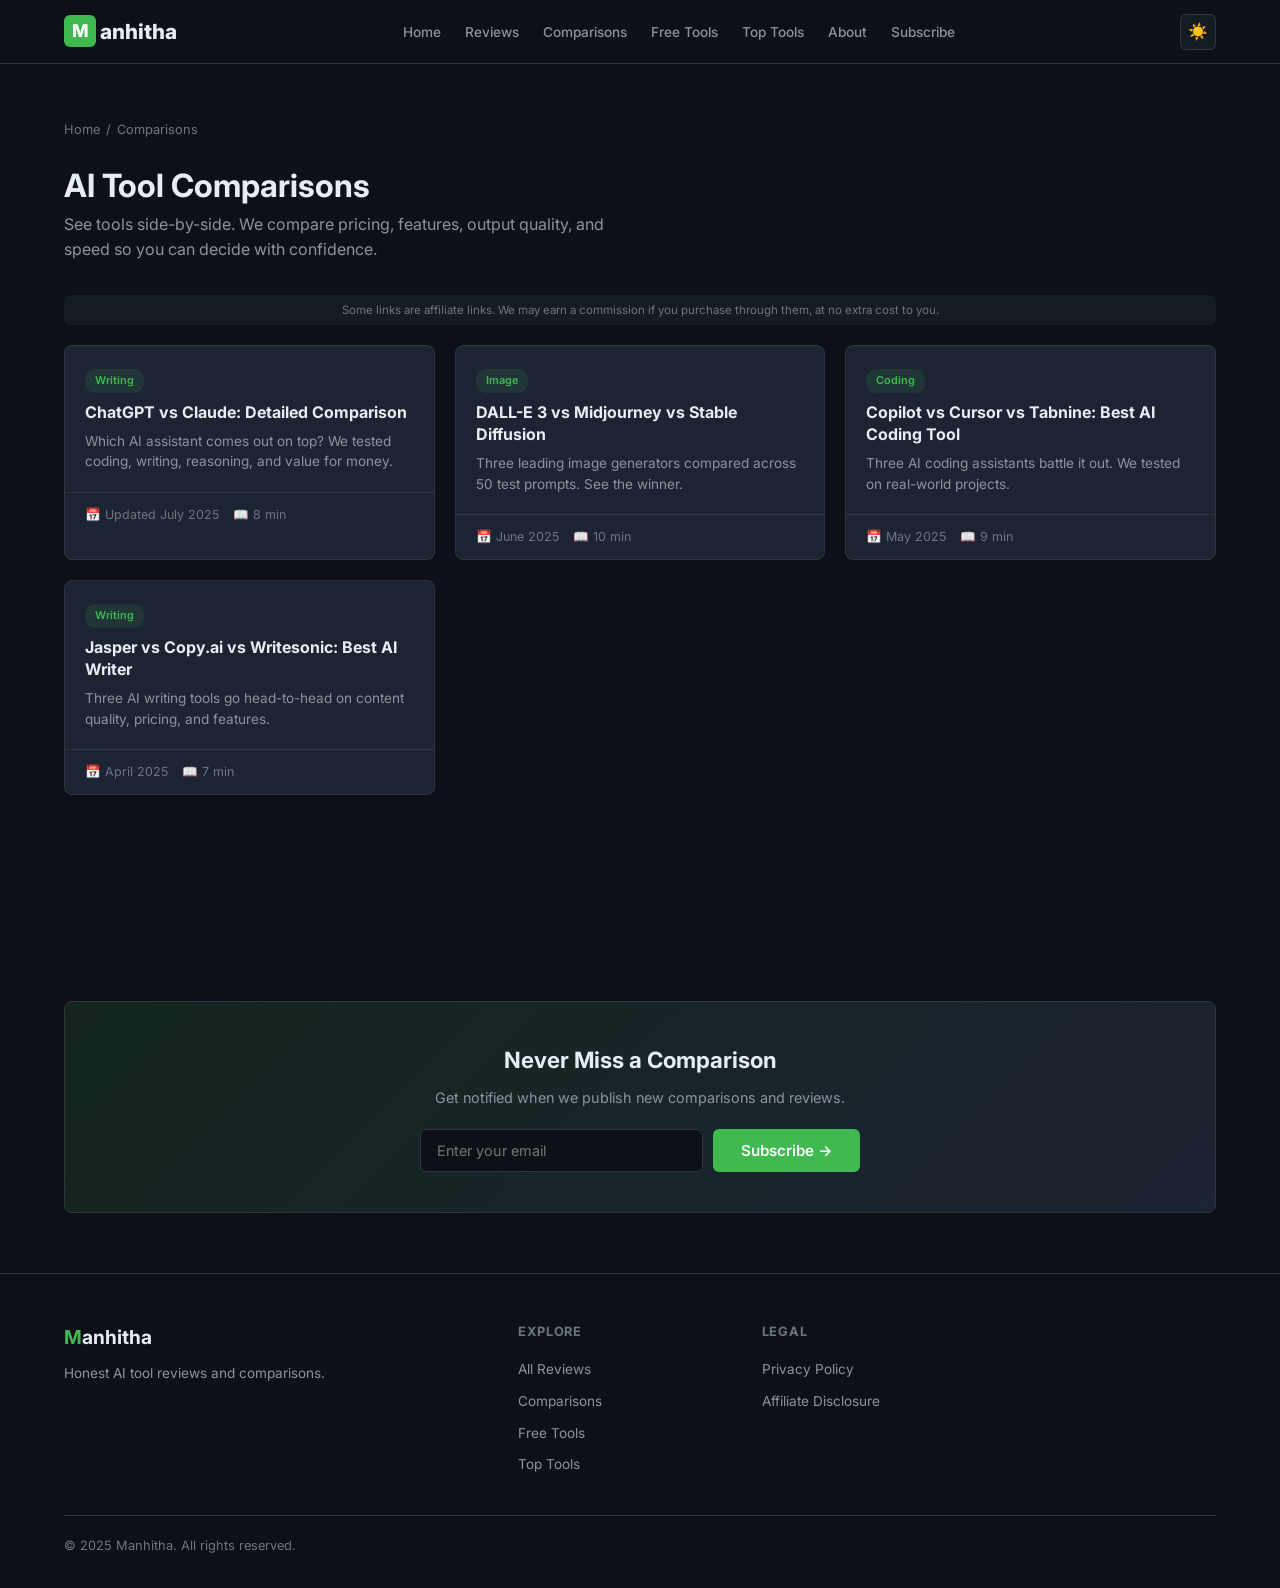
==== commit 8d65a0b2: "feat: add horizontal AdSense ad container to all 10 remaining pages" ====
--- a/compare/index.html
+++ b/compare/index.html
@@ -90,6 +90,18 @@
 </section>
 
 <div class="container">
+  <div class="ad-container">
+    <ins class="adsbygoogle"
+     style="display:block"
+     data-ad-client="ca-pub-6217999622218588"
+     data-ad-slot="2328576590"
+     data-ad-format="auto"
+     data-full-width-responsive="true"></ins>
+    <script>(adsbygoogle = window.adsbygoogle || []).push({});</script>
+  </div>
+</div>
+
+<div class="container">
   <div class="newsletter">
     <h2>Never Miss a Comparison</h2>
     <p>Get notified when we publish new comparisons and reviews.</p>
